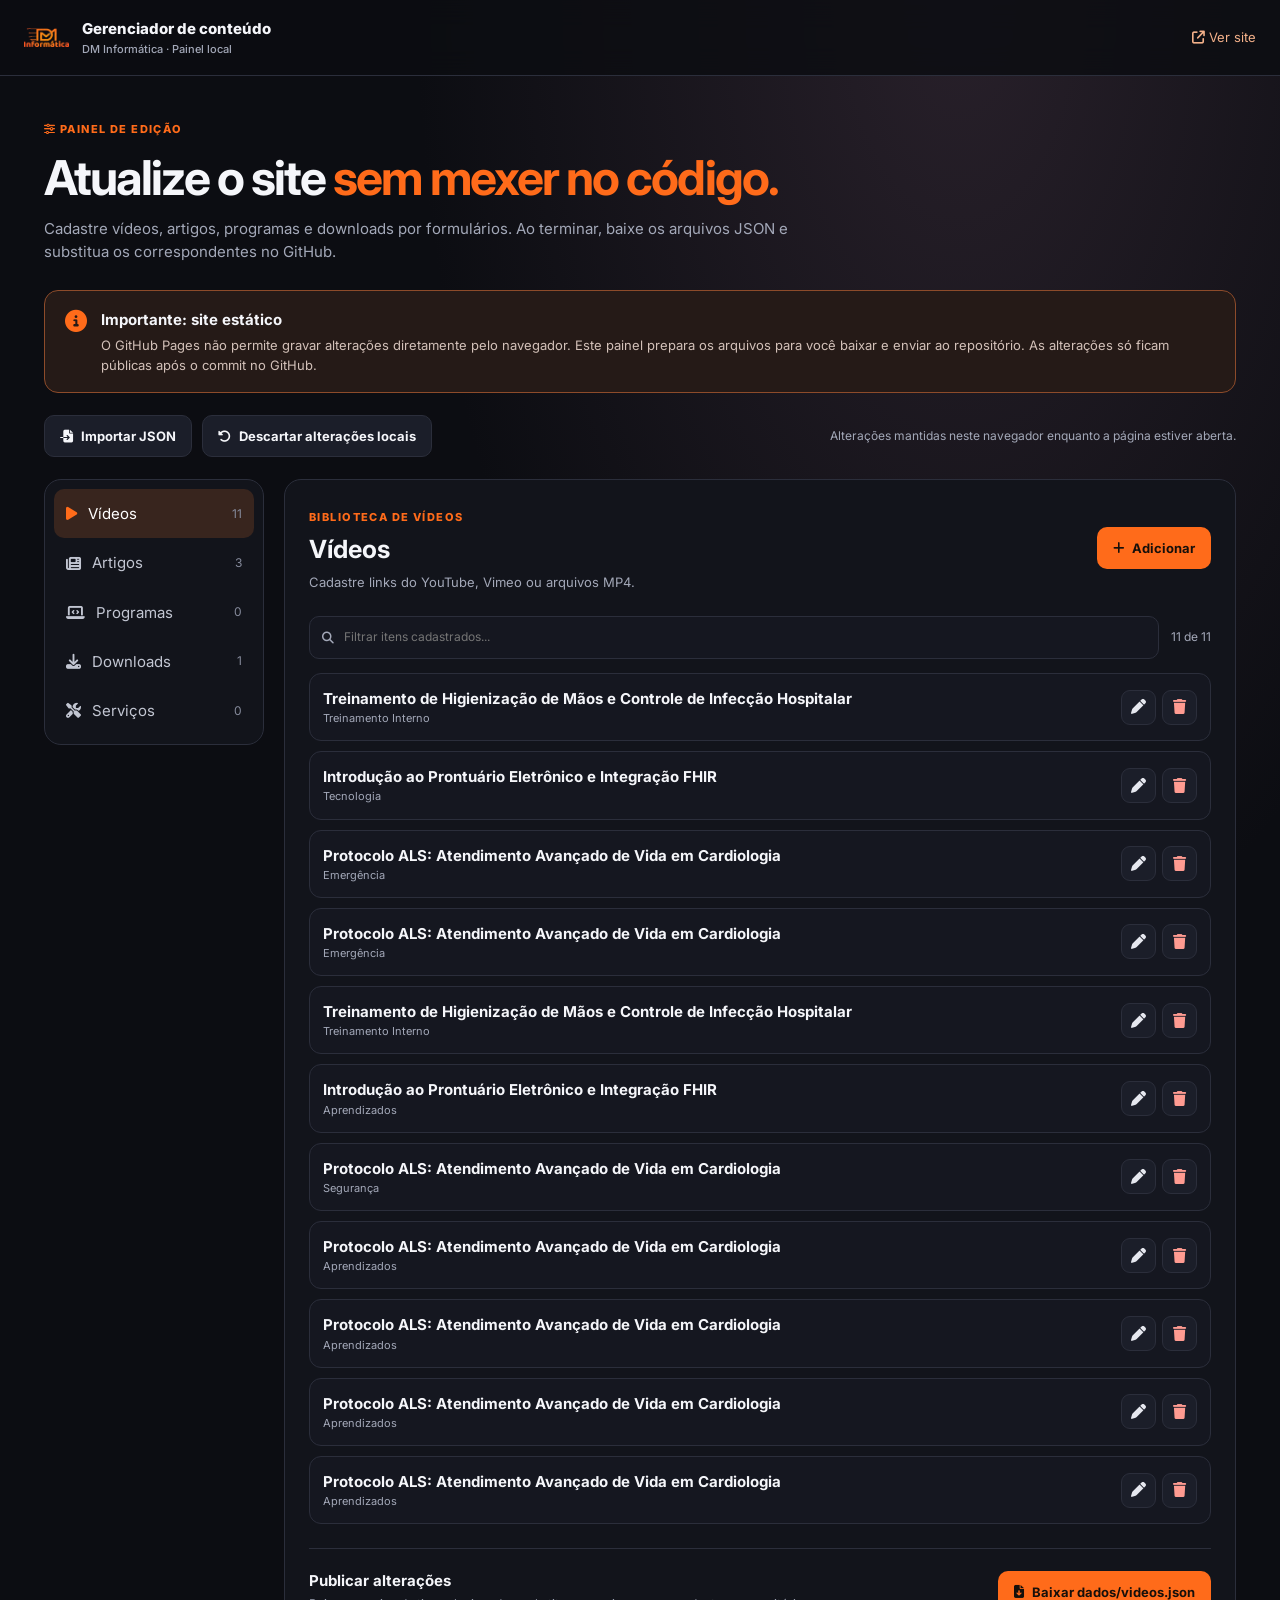
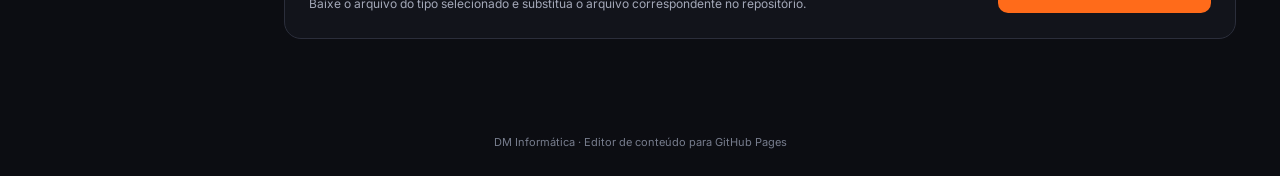
==== admin.html @ 74aa0f9f "Update admin.html" ====
<!doctype html>
<html lang="pt-BR"><head><meta charset="utf-8"><meta name="viewport" content="width=device-width,initial-scale=1"><meta name="theme-color" content="#101116"><title>Gerenciador de Conteúdo | DM Informática</title><link rel="stylesheet" href="https://cdnjs.cloudflare.com/ajax/libs/font-awesome/6.5.1/css/all.min.css"><link rel="stylesheet" href="css/admin.css"></head>
<body><header class="topbar"><a class="brand" href="index.html"><img src="img/logo.png" alt="DM Informática"><span>Gerenciador de conteúdo<small>DM Informática · Painel local</small></span></a><a class="back" href="index.html"><i class="fa-solid fa-arrow-up-right-from-square"></i> Ver site</a></header>
<main class="wrap"><section class="intro"><span class="eyebrow"><i class="fa-solid fa-sliders"></i> PAINEL DE EDIÇÃO</span><h1>Atualize o site <em>sem mexer no código.</em></h1><p>Cadastre vídeos, artigos, programas e downloads por formulários. Ao terminar, baixe os arquivos JSON e substitua os correspondentes no GitHub.</p></section>
<div class="notice"><i class="fa-solid fa-circle-info"></i><div><b>Importante: site estático</b><p>O GitHub Pages não permite gravar alterações diretamente pelo navegador. Este painel prepara os arquivos para você baixar e enviar ao repositório. As alterações só ficam públicas após o commit no GitHub.</p></div></div>
<div class="toolbar"><button id="importBtn" class="btn secondary"><i class="fa-solid fa-file-import"></i> Importar JSON</button><input id="importFile" type="file" accept="application/json,.json" hidden><button id="resetBtn" class="btn secondary"><i class="fa-solid fa-rotate-left"></i> Descartar alterações locais</button><span id="saveStatus" aria-live="polite">Alterações mantidas neste navegador enquanto a página estiver aberta.</span></div>
<div class="layout"><aside class="sidebar" aria-label="Tipos de conteúdo"><button class="tab active" data-type="videos"><i class="fa-solid fa-play"></i> Vídeos <span id="count-videos">0</span></button><button class="tab" data-type="articles"><i class="fa-solid fa-newspaper"></i> Artigos <span id="count-articles">0</span></button><button class="tab" data-type="programs"><i class="fa-solid fa-laptop-code"></i> Programas <span id="count-programs">0</span></button><button class="tab" data-type="downloads"><i class="fa-solid fa-download"></i> Downloads <span id="count-downloads">0</span></button><button class="tab" data-type="services"><i class="fa-solid fa-screwdriver-wrench"></i> Serviços <span id="count-services">0</span></button></aside>
<section class="editor"><div class="editor-head"><div><span class="eyebrow" id="sectionEyebrow">BIBLIOTECA DE VÍDEOS</span><h2 id="sectionTitle">Vídeos</h2><p id="sectionDescription">Cadastre links do YouTube, Vimeo ou arquivos MP4.</p></div><button id="addBtn" class="btn primary"><i class="fa-solid fa-plus"></i> Adicionar</button></div><div class="searchline"><label class="search"><i class="fa-solid fa-magnifying-glass"></i><input id="itemSearch" placeholder="Filtrar itens cadastrados..."></label><span id="itemCount"></span></div><div id="items" class="items"></div><div class="exports"><div><b>Publicar alterações</b><p>Baixe o arquivo do tipo selecionado e substitua o arquivo correspondente no repositório.</p></div><button id="exportBtn" class="btn primary"><i class="fa-solid fa-file-arrow-down"></i> Baixar JSON</button></div></section></div>
</main><dialog id="itemDialog"><form id="itemForm" method="dialog"><div class="dialog-head"><div><span class="eyebrow">DETALHES DO CONTEÚDO</span><h2 id="dialogTitle">Novo item</h2></div><button type="button" id="closeDialog" class="icon-btn" aria-label="Fechar"><i class="fa-solid fa-xmark"></i></button></div><div id="fields" class="fields"></div><div class="dialog-actions"><button type="button" id="cancelBtn" class="btn secondary">Cancelar</button><button type="submit" class="btn primary"><i class="fa-solid fa-check"></i> Salvar item</button></div></form></dialog>
<footer>DM Informática · Editor de conteúdo para GitHub Pages</footer><script src="js/content-admin.js"></script></body></html>
---- css/admin.css ----
@import url('https://fonts.googleapis.com/css2?family=Inter:wght@400;500;600;700;800&display=swap');:root{color-scheme:dark;--bg:#0c0d12;--panel:#151720;--panel2:#1b1e29;--line:#2b2e3b;--text:#f5f6fa;--muted:#a3a8b8;--orange:#ff6b1a;--green:#72d6a0}*{box-sizing:border-box}body{margin:0;background:radial-gradient(ellipse at 75% 0,#28202a 0,transparent 40%),var(--bg);color:var(--text);font:15px/1.55 Inter,system-ui,sans-serif}button,input,textarea,select{font:inherit}.topbar{height:76px;border-bottom:1px solid var(--line);display:flex;align-items:center;justify-content:space-between;padding:0 max(24px,calc((100% - 1240px)/2));background:#0c0d12d9;position:sticky;top:0;z-index:5;backdrop-filter:blur(14px)}.brand{display:flex;align-items:center;gap:13px;color:inherit;text-decoration:none;font-weight:800}.brand img{width:45px;height:45px;object-fit:contain}.brand small{display:block;color:var(--muted);font-size:11px;font-weight:500}.back{color:#f4b18a;text-decoration:none;font-size:13px}.wrap{max-width:1240px;margin:auto;padding:40px 24px 70px}.intro{max-width:780px;margin:0 0 26px}.eyebrow{font-size:11px;font-weight:800;letter-spacing:.13em;color:var(--orange)}h1{font-size:clamp(30px,5vw,48px);line-height:1.12;letter-spacing:-.04em;margin:12px 0}h1 em{color:var(--orange);font-style:normal}.intro p,.editor-head p,.exports p{color:var(--muted);margin:0}.notice{display:flex;gap:14px;padding:17px 20px;border:1px solid #8d4b2a;background:#251a17;border-radius:14px;margin-bottom:22px}.notice>i{font-size:22px;color:var(--orange);margin-top:2px}.notice p{margin:4px 0 0;color:#d3c1b9;font-size:13px}.toolbar{display:flex;gap:10px;align-items:center;flex-wrap:wrap;margin-bottom:22px}.toolbar #saveStatus{font-size:12px;color:var(--muted);margin-left:auto}.btn{border:1px solid transparent;border-radius:10px;padding:10px 15px;font-weight:700;font-size:13px;display:inline-flex;align-items:center;justify-content:center;gap:8px;cursor:pointer;transition:.2s}.btn:hover{transform:translateY(-1px);filter:brightness(1.08)}.primary{background:var(--orange);color:#17100b}.secondary{background:var(--panel2);color:var(--text);border-color:var(--line)}.layout{display:grid;grid-template-columns:220px minmax(0,1fr);gap:20px;align-items:start}.sidebar,.editor{background:#12141b;border:1px solid var(--line);border-radius:17px;overflow:hidden}.sidebar{padding:9px;position:sticky;top:92px}.tab{width:100%;display:flex;align-items:center;gap:11px;border:0;background:transparent;color:#c2c6d2;padding:13px 12px;border-radius:10px;text-align:left;cursor:pointer}.tab span{margin-left:auto;color:#858a9b;font-size:12px}.tab.active{background:#38251e;color:#fff}.tab.active i{color:var(--orange)}.editor{padding:24px}.editor-head{display:flex;justify-content:space-between;gap:18px;align-items:center}.editor-head h2{font-size:25px;margin:3px 0}.editor-head p{font-size:13px}.searchline{display:flex;align-items:center;gap:12px;margin:24px 0 14px;color:var(--muted);font-size:12px}.search{display:flex;align-items:center;gap:10px;border:1px solid var(--line);border-radius:10px;background:var(--panel);padding:0 12px;flex:1}.search input{background:transparent;border:0;outline:0;color:white;width:100%;padding:11px 0}.items{display:grid;gap:10px}.item{display:flex;gap:14px;align-items:center;border:1px solid var(--line);background:var(--panel);border-radius:12px;padding:13px}.item-thumb{width:68px;height:54px;flex-shrink:0;border-radius:8px;object-fit:cover;background:#282b35}.item-info{min-width:0;flex:1}.item-info b{display:block;white-space:nowrap;overflow:hidden;text-overflow:ellipsis}.item-info small{display:block;color:var(--muted);overflow-wrap:anywhere;font-size:11px}.item-actions{display:flex;gap:6px}.icon-btn{width:35px;height:35px;border:1px solid var(--line);background:var(--panel2);color:#e6e8ef;border-radius:9px;cursor:pointer}.icon-btn.delete{color:#ff9b91}.empty{padding:38px 18px;text-align:center;color:var(--muted);border:1px dashed var(--line);border-radius:12px}.empty i{font-size:25px;color:var(--orange);display:block;margin-bottom:10px}.exports{display:flex;justify-content:space-between;gap:20px;align-items:center;margin-top:24px;padding-top:20px;border-top:1px solid var(--line)}.exports p{font-size:12px;margin-top:3px}dialog{width:min(680px,calc(100% - 24px));max-height:90vh;overflow:auto;border:1px solid var(--line);border-radius:17px;background:#151720;color:var(--text);padding:0;box-shadow:0 24px 100px #000b}dialog::backdrop{background:#05060bcc;backdrop-filter:blur(5px)}dialog form{padding:24px}.dialog-head{display:flex;justify-content:space-between;align-items:center;margin-bottom:20px}.dialog-head h2{margin:3px 0;font-size:23px}.fields{display:grid;grid-template-columns:1fr 1fr;gap:15px}.field{display:flex;flex-direction:column;gap:6px}.field.full{grid-column:1/-1}.field label{font-size:12px;color:#c8cbd5;font-weight:700}.field input,.field textarea,.field select{width:100%;border:1px solid #363a49;background:#0d0f15;color:white;border-radius:9px;padding:11px 12px;outline:none}.field input:focus,.field textarea:focus,.field select:focus{border-color:var(--orange)}.field textarea{min-height:86px;resize:vertical}.field .hint{font-size:11px;color:var(--muted)}.dialog-actions{display:flex;justify-content:flex-end;gap:9px;margin-top:22px}footer{text-align:center;padding:25px;color:#777d8d;font-size:11px}@media(max-width:760px){.wrap{padding:27px 14px 45px}.topbar{padding:0 15px}.layout{grid-template-columns:1fr}.sidebar{position:static;display:grid;grid-template-columns:repeat(2,minmax(0,1fr))}.tab{font-size:12px;padding:11px 8px}.editor{padding:17px}.editor-head{align-items:flex-start}.editor-head h2{font-size:21px}.editor-head p{max-width:240px}.editor-head .btn{font-size:0;padding:12px}.editor-head .btn i{font-size:14px}.item{gap:9px;padding:9px}.item-thumb{width:49px;height:45px}.item-actions{flex-direction:column}.exports{align-items:flex-start;flex-direction:column}.toolbar #saveStatus{width:100%;margin-left:0}.fields{grid-template-columns:1fr}.field.full{grid-column:auto}}
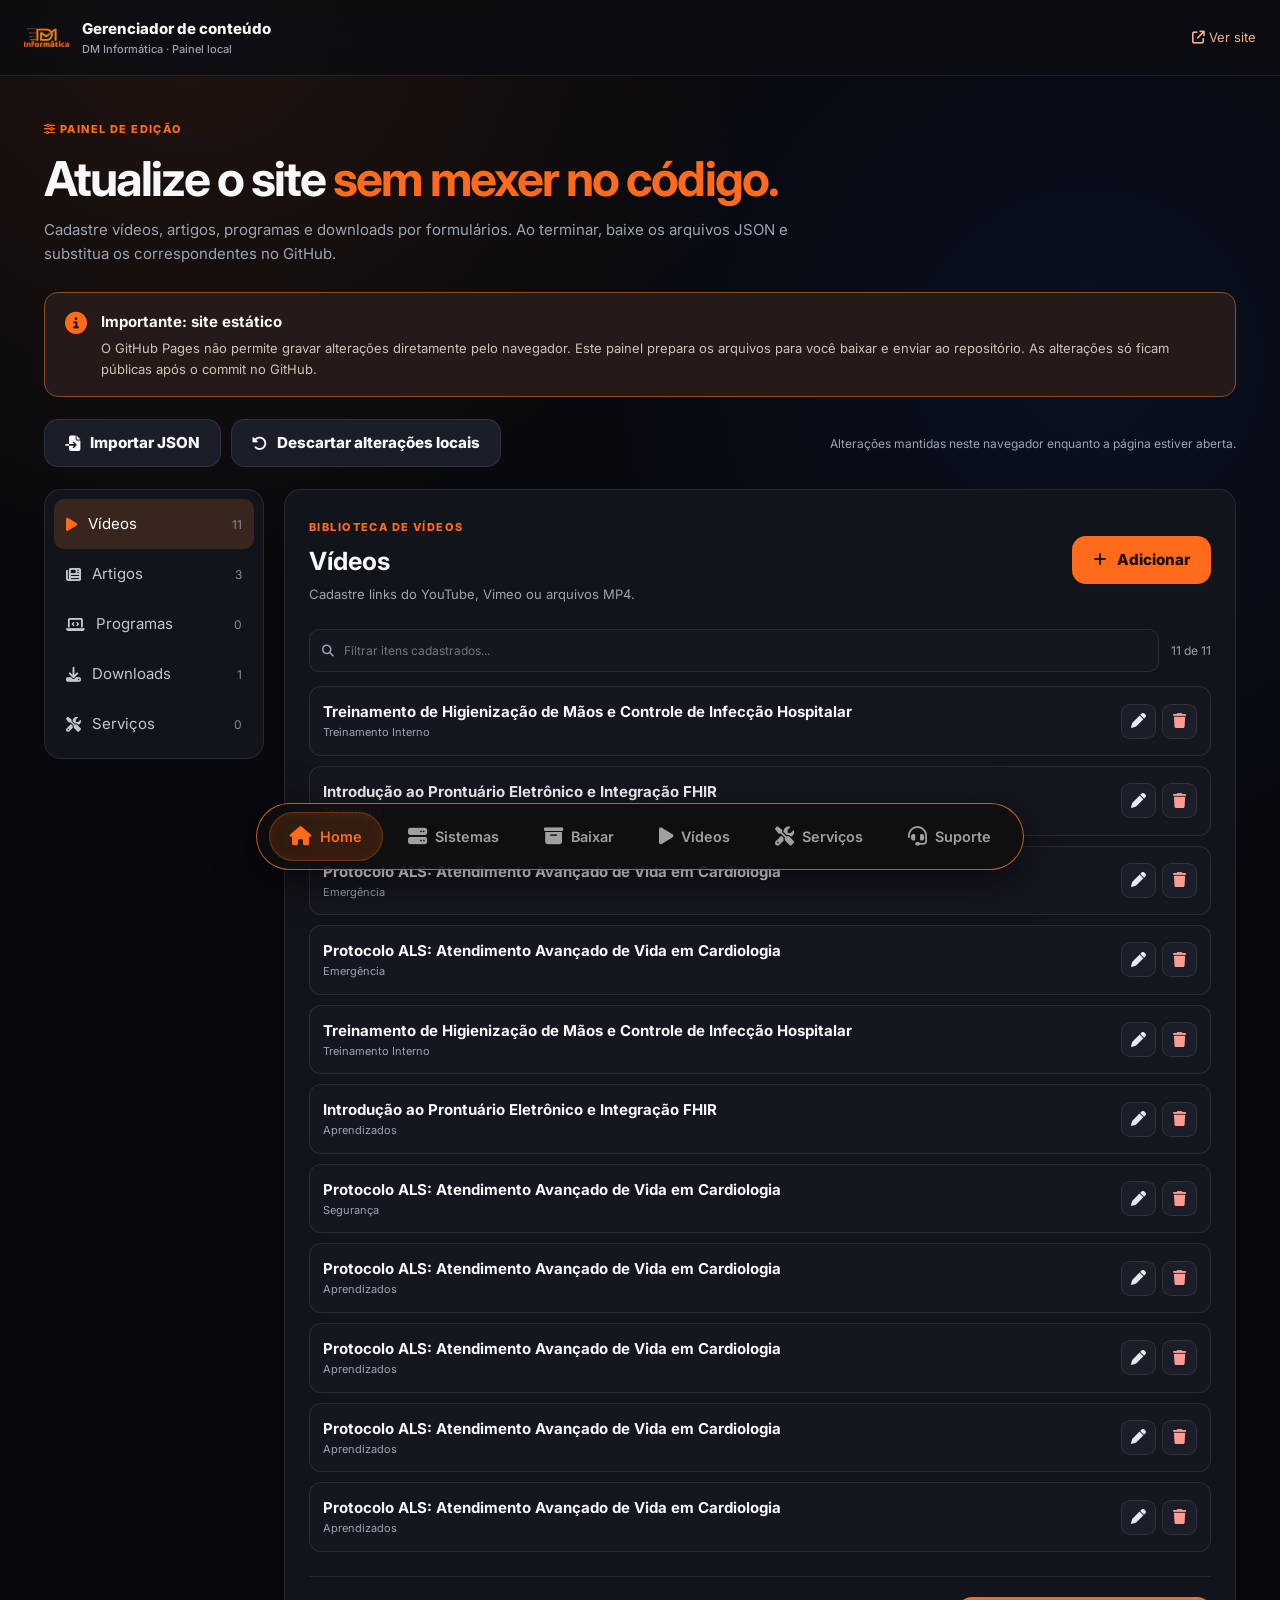
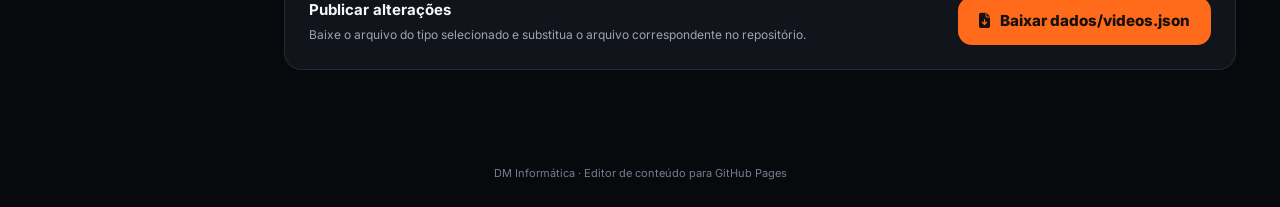
==== commit 0ed23849: "Update admin.html" ====
--- a/admin.html
+++ b/admin.html
@@ -1,6 +1,33 @@
 <!doctype html>
-<html lang="pt-BR"><head><meta charset="utf-8"><meta name="viewport" content="width=device-width,initial-scale=1"><meta name="theme-color" content="#101116"><title>Gerenciador de Conteúdo | DM Informática</title><link rel="stylesheet" href="https://cdnjs.cloudflare.com/ajax/libs/font-awesome/6.5.1/css/all.min.css"><link rel="stylesheet" href="css/admin.css"></head>
-<body><header class="topbar"><a class="brand" href="index.html"><img src="img/logo.png" alt="DM Informática"><span>Gerenciador de conteúdo<small>DM Informática · Painel local</small></span></a><a class="back" href="index.html"><i class="fa-solid fa-arrow-up-right-from-square"></i> Ver site</a></header>
+<html lang="pt-BR"><head><meta charset="utf-8"><meta name="viewport" content="width=device-width,initial-scale=1"><meta name="theme-color" content="#101116"><title>Gerenciador de Conteúdo | DM Informática</title><link rel="stylesheet" href="https://cdnjs.cloudflare.com/ajax/libs/font-awesome/6.5.1/css/all.min.css"><link rel="stylesheet" href="css/admin.css"><link rel="stylesheet" href="css/style.css"></head>
+<body>
+
+    <!-- Canvas de Partículas em Segundo Plano -->
+    <canvas id="particlesCanvas"></canvas>
+
+    <nav class="floating-dock" aria-label="Navegação principal">
+    <a href="index.html" class="dock-item active">
+        <i class="fa-solid fa-house"></i>
+        <span class="dock-text">Home</span>
+    </a>
+    <a href="programas.html" class="dock-item">
+        <i class="fa-solid fa-server"></i>
+        <span class="dock-text">Sistemas</span>
+    </a>
+    <a href="downloads.html" class="dock-item">
+        <i class="fa-solid fa-box-archive"></i>
+        <span class="dock-text">Baixar</span>
+    </a>
+    <a href="videos.html" class="dock-item">
+        <i class="fa-solid fa-play"></i>
+        <span class="dock-text">Vídeos</span>
+    </a>
+    <a href="servicos.html" class="dock-item"><i class="fa-solid fa-screwdriver-wrench"></i><span class="dock-text">Serviços</span></a><a href="contato.html" class="dock-item">
+        <i class="fa-solid fa-headset"></i>
+        <span class="dock-text">Suporte</span>
+    </a>
+</nav>
+<header class="topbar"><a class="brand" href="index.html"><img src="img/logo.png" alt="DM Informática"><span>Gerenciador de conteúdo<small>DM Informática · Painel local</small></span></a><a class="back" href="index.html"><i class="fa-solid fa-arrow-up-right-from-square"></i> Ver site</a></header>
 <main class="wrap"><section class="intro"><span class="eyebrow"><i class="fa-solid fa-sliders"></i> PAINEL DE EDIÇÃO</span><h1>Atualize o site <em>sem mexer no código.</em></h1><p>Cadastre vídeos, artigos, programas e downloads por formulários. Ao terminar, baixe os arquivos JSON e substitua os correspondentes no GitHub.</p></section>
 <div class="notice"><i class="fa-solid fa-circle-info"></i><div><b>Importante: site estático</b><p>O GitHub Pages não permite gravar alterações diretamente pelo navegador. Este painel prepara os arquivos para você baixar e enviar ao repositório. As alterações só ficam públicas após o commit no GitHub.</p></div></div>
 <div class="toolbar"><button id="importBtn" class="btn secondary"><i class="fa-solid fa-file-import"></i> Importar JSON</button><input id="importFile" type="file" accept="application/json,.json" hidden><button id="resetBtn" class="btn secondary"><i class="fa-solid fa-rotate-left"></i> Descartar alterações locais</button><span id="saveStatus" aria-live="polite">Alterações mantidas neste navegador enquanto a página estiver aberta.</span></div>
--- a/css/style.css
+++ b/css/style.css
@@ -0,0 +1,742 @@
+:root {
+    --orange-primary: #ff6b1a;
+    --orange-hover: #ff8c42;
+    --green-primary: #25d366;
+    --green-hover: #128c7e;
+    --orange-glow: rgba(255, 107, 26, 0.4);
+    --bg-dark: #050505;
+    --card-bg: rgba(18, 18, 18, 0.75);
+    --card-border: rgba(255, 255, 255, 0.08);
+    --text-primary: #ffffff;
+    --text-secondary: #a0a0a0;
+    --radius-lg: 20px;
+    --radius-sm: 30px;
+    --transition: all 0.35s cubic-bezier(0.4, 0, 0.2, 1);
+}
+
+* {
+    box-sizing: border-box;
+    margin: 0;
+    padding: 0;
+}
+
+body {
+    background: var(--bg-dark);
+    color: var(--text-primary);
+    font-family: 'Segoe UI', -apple-system, BlinkMacSystemFont, Roboto, sans-serif;
+    min-height: 100vh;
+    overflow-x: hidden;
+}
+
+#particlesCanvas {
+    position: fixed;
+    top: 0;
+    left: 0;
+    width: 100%;
+    height: 100%;
+    z-index: -1;
+}
+
+/* HEADER & LOGO CONTAINER */
+.top-bar {
+    display: flex;
+    justify-content: space-between;
+    align-items: center;
+    padding: 15px 5%;
+    position: sticky;
+    top: 0;
+    z-index: 100;
+}
+
+.logo-wrapper {
+    display: flex;
+    align-items: center;
+    gap: 10px;
+    background: rgba(10, 10, 10, 0.8);
+    padding: 8px 18px;
+    border-radius: var(--radius-sm);
+    border: 1px solid var(--card-border);
+    backdrop-filter: blur(10px);
+}
+
+.logo {
+    height: 35px;
+    width: auto;
+}
+
+.status-dot {
+    width: 8px;
+    height: 8px;
+    background: #00ff88;
+    border-radius: 50%;
+    box-shadow: 0 0 10px #00ff88;
+}
+
+/* CONTAINER DA PÁGINA */
+.page {
+    max-width: 1200px;
+    margin: 0 auto;
+    padding: 40px 20px 80px;
+}
+
+/* HERO SECTION GLASSMORPHISM */
+.hero-glass {
+    background: var(--card-bg);
+    border: 1px solid var(--card-border);
+    backdrop-filter: blur(16px);
+    border-radius: 28px;
+    padding: 60px 40px;
+    text-align: center;
+    margin-bottom: 50px;
+    position: relative;
+    box-shadow: 0 20px 50px rgba(0, 0, 0, 0.5);
+}
+
+.badge-tech {
+    display: inline-flex;
+    align-items: center;
+    gap: 8px;
+    background: rgba(255, 107, 26, 0.12);
+    border: 1px solid rgba(255, 107, 26, 0.3);
+    color: var(--orange-primary);
+    padding: 6px 16px;
+    border-radius: 20px;
+    font-size: 0.85rem;
+    font-weight: 700;
+    margin-bottom: 20px;
+}
+
+.hero-glass fg {
+	color: #FFF;
+    font-size: 3.2rem;
+    font-weight: 800;
+    line-height: 1.2;
+    margin-bottom: 20px;
+    letter-spacing: -1px;
+}
+
+.hero-glass fg span {
+    font-size: 4rem;
+    color: var(--orange-primary);
+    text-shadow: 0 0 25px var(--orange-glow);
+}
+
+.hero-glass p {
+    font-size: 1.15rem;
+    color: var(--text-secondary);
+    max-width: 700px;
+    margin: 0 auto 35px;
+    line-height: 1.6;
+}
+
+.hero-actions {
+    display: flex;
+    justify-content: center;
+    gap: 15px;
+    flex-wrap: wrap;
+}
+
+/* BOTÕES REINVENTADOS */
+.btn {
+    display: inline-flex;
+    align-items: center;
+    gap: 10px;
+    padding: 14px 28px;
+    border-radius: var(--radius-sm);
+    text-decoration: none;
+    font-weight: 700;
+    font-size: 0.95rem;
+    transition: var(--transition);
+}
+
+.btn-primary {
+    background: var(--orange-primary);
+    color: #fff;
+    box-shadow: 0 4px 20px var(--orange-glow);
+}
+
+.btn-primary:hover {
+    background: var(--orange-hover);
+    transform: translateY(-3px);
+    box-shadow: 0 8px 30px var(--orange-glow);
+}
+
+.btn-secondary {
+    background: var(--green-primary);
+    color: var(--text-primary);
+    border: 1px solid var(--card-border);
+}
+
+.btn-secondary:hover {
+    background:  var(--green-hover);
+    transform: translateY(-3px);
+}
+
+/* GRID DE CARDS INTERATIVOS */
+.cards-grid {
+    display: grid;
+    grid-template-columns: repeat(auto-fit, minmax(250px, 1fr));
+    gap: 20px;
+}
+
+.card-item {
+    background: var(--card-bg);
+    border: 1px solid var(--card-border);
+    backdrop-filter: blur(12px);
+    border-radius: var(--radius-lg);
+    padding: 30px 25px;
+    text-decoration: none;
+    color: var(--text-primary);
+    transition: var(--transition);
+    display: flex;
+    flex-direction: column;
+}
+
+.card-item:hover {
+    border-color: var(--orange-primary);
+    transform: translateY(-8px);
+    box-shadow: 0 12px 30px var(--orange-glow);
+}
+
+.card-header {
+    display: flex;
+    justify-content: space-between;
+    align-items: center;
+    margin-bottom: 20px;
+}
+
+.card-icon-glow {
+    font-size: 1.8rem;
+    color: var(--orange-primary);
+    background: rgba(255, 107, 26, 0.1);
+    width: 50px;
+    height: 50px;
+    display: flex;
+    align-items: center;
+    justify-content: center;
+    border-radius: 14px;
+    border: 1px solid rgba(255, 107, 26, 0.2);
+}
+
+.card-item h3 {
+    font-size: 1.2rem;
+    font-weight: 700;
+    margin-bottom: 8px;
+}
+
+.card-item p {
+    font-size: 0.88rem;
+    color: var(--text-secondary);
+    line-height: 1.5;
+}
+
+/* BADGES DE TELEMETRIA NOS CARDS */
+.pulse-green {
+    font-size: 0.7rem;
+    font-weight: 800;
+    color: #00ff88;
+    background: rgba(0, 255, 136, 0.1);
+    padding: 4px 10px;
+    border-radius: 12px;
+    border: 1px solid rgba(0, 255, 136, 0.3);
+}
+
+.pulse-orange {
+    font-size: 0.7rem;
+    font-weight: 800;
+    color: var(--orange-primary);
+    background: rgba(255, 107, 26, 0.1);
+    padding: 4px 10px;
+    border-radius: 12px;
+    border: 1px solid rgba(255, 107, 26, 0.3);
+}
+
+.tag-version, .tag-counter {
+    font-size: 0.75rem;
+    color: var(--text-secondary);
+    background: rgba(255, 255, 255, 0.05);
+    padding: 4px 8px;
+    border-radius: 8px;
+}
+
+/* ==========================================================================
+   WHATSAPP FLOATING ACTION BUTTON (FAB)
+   ========================================================================== */
+.whatsapp-fab {
+    position: fixed;
+    bottom: 30px;
+    right: 30px;
+    background-color: #25d366;
+    color: #ffffff;
+    width: 60px;
+    height: 60px;
+    border-radius: 50%;
+    display: flex;
+    align-items: center;
+    justify-content: center;
+    font-size: 2rem;
+    box-shadow: 0 4px 15px rgba(37, 211, 102, 0.4);
+    z-index: 1000;
+    transition: all 0.3s ease;
+    text-decoration: none;
+    animation: pulse-whatsapp 2s infinite;
+}
+
+.whatsapp-fab:hover {
+    background-color: #128c7e;
+    transform: translateY(-5px) scale(1.05);
+    box-shadow: 0 8px 25px rgba(37, 211, 102, 0.6);
+}
+
+@keyframes pulse-whatsapp {
+    0% { box-shadow: 0 0 0 0 rgba(37, 211, 102, 0.7); }
+    70% { box-shadow: 0 0 0 15px rgba(37, 211, 102, 0); }
+    100% { box-shadow: 0 0 0 0 rgba(37, 211, 102, 0); }
+}
+
+/* Ajuste Mobile */
+@media (max-width: 768px) {
+    .whatsapp-fab {
+        bottom: 20px;
+        right: 20px;
+        width: 50px;
+        height: 50px;
+        font-size: 1.6rem;
+    }
+}
+
+/* LOGO ISOLADA */
+.brand-corner {
+    position: absolute;
+    top: 20px;
+    left: 30px;
+    display: flex;
+    align-items: center;
+    gap: 12px;
+    z-index: 100;
+}
+.brand-corner .logo { height: 40px; }
+
+/* FLOATING DOCK (CÁPSULA) */
+.floating-dock {
+    position: fixed;
+    bottom: 30px;
+    left: 50%;
+    transform: translateX(-50%);
+    background: rgba(15, 15, 15, 0.85);
+    backdrop-filter: blur(20px);
+    -webkit-backdrop-filter: blur(20px);
+    border: 1px solid rgba(246, 113, 40, 0.8);
+    border-radius: 50px;
+    display: flex;
+    align-items: center;
+    padding: 8px 12px;
+    gap: 5px;
+    z-index: 999;
+    box-shadow: 0 10px 40px rgba(0, 0, 0, 0.6);
+}
+
+.dock-item {
+    display: flex;
+    align-items: center;
+    gap: 8px;
+    color: #a0a0a0;
+    text-decoration: none;
+    padding: 12px 20px;
+    border-radius: 30px;
+    font-weight: 600;
+    font-size: 0.9rem;
+    transition: all 0.3s cubic-bezier(0.4, 0, 0.2, 1);
+}
+
+.dock-item i {
+    font-size: 1.2rem;
+}
+
+.dock-item:hover {
+    color: #ffffff;
+    background: rgba(246, 113, 40, 0.5);
+}
+
+.dock-item.active {
+    background: rgba(255, 107, 26, 0.15);
+    color: var(--orange-primary, #ff6b1a);
+    box-shadow: inset 0 0 10px rgba(255, 107, 26, 0.1);
+    border: 1px solid rgba(255, 107, 26, 0.3);
+}
+
+/* SEÇÕES DA HOME */
+.section-container {
+    margin-top: 50px;
+}
+
+.section-header {
+    display: flex;
+    justify-content: space-between;
+    align-items: center;
+    margin-bottom: 25px;
+}
+
+.section-header h2 {
+    font-size: 1.8rem;
+    font-weight: 800;
+}
+
+.section-header h2 span {
+    color: var(--orange-primary, #ff6b1a);
+}
+
+.link-more {
+    color: var(--text-secondary, #a0a0a0);
+    text-decoration: none;
+    font-weight: 600;
+    font-size: 0.9rem;
+    transition: color 0.3s;
+}
+
+.link-more:hover {
+    color: var(--orange-primary, #ff6b1a);
+}
+
+/* GRID DE VÍDEOS EM DESTAQUE NA HOME */
+.featured-videos-grid {
+    display: grid;
+    grid-template-columns: repeat(auto-fit, minmax(300px, 1fr));
+    gap: 20px;
+}
+
+/* GRID DE ARTIGOS */
+.articles-grid {
+    display: grid;
+    grid-template-columns: repeat(auto-fit, minmax(320px, 1fr));
+    gap: 25px;
+}
+
+.article-card {
+    background: var(--card-bg, rgba(18, 18, 18, 0.75));
+    border: 1px solid var(--card-border, rgba(255, 255, 255, 0.08));
+    backdrop-filter: blur(12px);
+    border-radius: var(--radius-lg, 20px);
+    overflow: hidden;
+    transition: var(--transition, all 0.35s ease);
+    display: flex;
+    flex-direction: column;
+}
+
+.article-card:hover {
+    border-color: var(--orange-primary, #ff6b1a);
+    transform: translateY(-5px);
+    box-shadow: 0 10px 25px rgba(255, 107, 26, 0.25);
+}
+
+.article-img-wrapper {
+    position: relative;
+    width: 100%;
+    height: 180px;
+    overflow: hidden;
+}
+
+.article-img-wrapper img {
+    width: 100%;
+    height: 100%;
+    object-fit: cover;
+    transition: transform 0.5s ease;
+}
+
+.article-card:hover .article-img-wrapper img {
+    transform: scale(1.05);
+}
+
+.article-tag {
+    position: absolute;
+    top: 15px;
+    left: 15px;
+    background: rgba(10, 10, 10, 0.85);
+    color: var(--orange-primary, #ff6b1a);
+    border: 1px solid rgba(255, 107, 26, 0.4);
+    padding: 4px 12px;
+    border-radius: 12px;
+    font-size: 0.75rem;
+    font-weight: 700;
+    backdrop-filter: blur(8px);
+}
+
+.article-content {
+    padding: 22px;
+    display: flex;
+    flex-direction: column;
+    flex-grow: 1;
+}
+
+.article-date {
+    font-size: 0.8rem;
+    color: #777;
+    margin-bottom: 8px;
+}
+
+.article-content h3 {
+    font-size: 1.15rem;
+    font-weight: 700;
+    margin-bottom: 10px;
+    line-height: 1.4;
+}
+
+.article-content p {
+    font-size: 0.88rem;
+    color: var(--text-secondary, #a0a0a0);
+    line-height: 1.5;
+    margin-bottom: 20px;
+}
+
+.btn-read {
+    margin-top: auto;
+    color: var(--orange-primary, #ff6b1a);
+    text-decoration: none;
+    font-weight: 700;
+    font-size: 0.9rem;
+    display: flex;
+    align-items: center;
+    gap: 6px;
+}
+
+.btn-read:hover {
+    gap: 10px;
+}
+
+/* ==========================================================================
+   ISOLAMENTO MOBILE & ESTILIZAÇÃO DO BOTÃO "ASSISTIR AGORA"
+   ========================================================================== */
+
+/* PREVENÇÃO GLOBAL DE ESTOURO DA VIEWPORT NO MOBILE */
+html, body {
+    max-width: 100vw;
+    overflow-x: hidden;
+}
+
+/* SEÇÃO DE DESTAQUES (AJUSTE DE ESPAÇAMENTO INFERIOR) */
+.section-container {
+    margin-top: 40px;
+    width: 100%;
+    box-sizing: border-box;
+}
+
+/* GRID REORGANIZADO PARA NÃO QUEBRAR O MOBILE */
+.featured-videos-grid {
+    display: grid;
+    grid-template-columns: repeat(auto-fit, minmax(280px, 1fr));
+    gap: 20px;
+    width: 100%;
+    box-sizing: border-box;
+}
+
+/* CARD DE VÍDEO COMPACTO E RESPONSIVO */
+.featured-videos-grid .video-card {
+    background: rgba(18, 18, 18, 0.75);
+    border: 1px solid rgba(255, 255, 255, 0.08);
+    backdrop-filter: blur(12px);
+    border-radius: 20px;
+    overflow: hidden;
+    display: flex;
+    flex-direction: column;
+    transition: transform 0.3s ease, border-color 0.3s ease;
+}
+
+.featured-videos-grid .video-thumb-wrapper {
+    position: relative;
+    width: 100%;
+    aspect-ratio: 16 / 9; /* Mantém a proporção exata sem distorcer no celular */
+    background: #000000;
+    overflow: hidden;
+}
+
+.featured-videos-grid .video-thumb-wrapper img {
+    width: 100%;
+    height: 100%;
+    object-fit: cover;
+}
+
+/* ESTILIZAÇÃO DO BOTÃO "ASSISTIR AGORA" (GLOW HIGH-TECH) */
+.btn-watch-glow {
+    display: inline-flex;
+    align-items: center;
+    justify-content: center;
+    gap: 10px;
+    width: 100%;
+    min-height: 46px; /* Tamanho mínimo de toque ergonômico */
+    padding: 12px 20px;
+    background: linear-gradient(135deg, #ff6b1a 0%, #ff8c42 100%);
+    color: #ffffff !important;
+    font-weight: 700;
+    font-size: 0.92rem;
+    text-decoration: none;
+    border-radius: 25px;
+    border: none;
+    box-shadow: 0 4px 15px rgba(255, 107, 26, 0.35);
+    transition: all 0.3s cubic-bezier(0.4, 0, 0.2, 1);
+    box-sizing: border-box;
+    cursor: pointer;
+}
+
+.btn-watch-glow i {
+    font-size: 0.85rem;
+    transition: transform 0.3s ease;
+}
+
+.btn-watch-glow:hover {
+    background: linear-gradient(135deg, #ff8c42 0%, #ff6b1a 100%);
+    box-shadow: 0 6px 22px rgba(255, 107, 26, 0.6);
+    transform: translateY(-2px);
+}
+
+.btn-watch-glow:hover i {
+    transform: translateX(4px);
+}
+
+/* REGRAS CRÍTICAS PARA DISPOSITIVOS MÓVEIS (Telas <= 768px) */
+@media (max-width: 768px) {
+    .section-container {
+        padding-bottom: 110px; /* Garante que o último card não fique atrás da dock flutuante */
+    }
+
+    .featured-videos-grid {
+        grid-template-columns: 1fr; /* Força 1 coluna perfeita no celular */
+        gap: 16px;
+    }
+
+    .featured-videos-grid .video-info {
+        padding: 16px;
+    }
+
+    .featured-videos-grid .video-info h3 {
+        font-size: 1rem;
+        line-height: 1.3;
+        margin-bottom: 12px;
+    }
+
+    .btn-watch-glow {
+        min-height: 48px; /* Facilita o clique do polegar no celular */
+        font-size: 0.95rem;
+    }
+}
+
+/* RESPONSIVO MOBILE - Esconde o texto e deixa só ícones */
+@media (max-width: 768px) {
+    .dock-text { display: none; }
+    .dock-item { padding: 12px 18px; }
+    .floating-dock { bottom: 15px; width: 90%; justify-content: space-around; }
+}
+
+
+
+
+/* RESPONSIVIDADE MOBILE */
+@media (max-width: 768px) {
+    .top-bar {
+        flex-direction: column;
+        gap: 15px;
+    }
+
+    .hero-glass {
+        padding: 40px 20px;
+    }
+
+    .hero-glass h1 {
+        font-size: 2.2rem;
+    }
+
+    .cards-grid {
+        grid-template-columns: 1fr;
+    }
+}
+
+
+
+/* DM Informática — UI moderna 2026 */
+:root{
+  --orange:#ff6b1a; --orange-2:#ff9a5a; --green:#25d366;
+  --bg:#07090d; --surface:rgba(17,21,29,.78); --surface-2:#10151d;
+  --line:rgba(255,255,255,.09); --text:#f7f8fa; --muted:#9aa4b2;
+  --shadow:0 24px 70px rgba(0,0,0,.42); --radius:24px;
+  --ease:cubic-bezier(.2,.8,.2,1);
+}
+*{box-sizing:border-box;margin:0;padding:0}
+html{scroll-behavior:smooth}
+body{
+  min-height:100vh;background:
+  radial-gradient(circle at 15% 0%,rgba(255,107,26,.11),transparent 28%),
+  radial-gradient(circle at 85% 20%,rgba(41,98,255,.08),transparent 30%),var(--bg);
+  color:var(--text);font-family:Inter,ui-sans-serif,system-ui,-apple-system,"Segoe UI",sans-serif;
+  line-height:1.6;overflow-x:hidden;
+}
+body::before{content:"";position:fixed;inset:0;pointer-events:none;opacity:.35;
+ background-image:linear-gradient(rgba(255,255,255,.025) 1px,transparent 1px),linear-gradient(90deg,rgba(255,255,255,.025) 1px,transparent 1px);
+ background-size:48px 48px;mask-image:linear-gradient(to bottom,#000,transparent 75%);z-index:-1}
+a{color:inherit;text-decoration:none}
+button,input,select{font:inherit}
+button{cursor:pointer}
+::selection{background:rgba(255,107,26,.35)}
+#particlesCanvas{position:fixed;inset:0;width:100%;height:100%;z-index:-1;pointer-events:none;opacity:.42}
+.brand-corner{position:fixed;top:22px;left:24px;z-index:1001;display:flex;align-items:center;gap:9px}
+.brand-corner .logo{width:118px;height:auto;filter:drop-shadow(0 0 16px rgba(255,107,26,.16))}
+.status-dot{width:9px;height:9px;border-radius:50%;background:#39e58c;box-shadow:0 0 15px #39e58c}
+.page{width:min(1180px,calc(100% - 32px));margin:0 auto;padding:120px 0 110px}
+.hero-glass,.video-hero-glass,.speedtest-glass-card{
+  position:relative;overflow:hidden;border:1px solid var(--line);border-radius:32px;
+  background:linear-gradient(145deg,rgba(22,27,36,.9),rgba(9,12,17,.7));
+  box-shadow:var(--shadow);backdrop-filter:blur(18px);-webkit-backdrop-filter:blur(18px)
+}
+.hero-glass{padding:76px clamp(24px,7vw,80px);text-align:left}
+.hero-glass::after,.video-hero-glass::after{content:"";position:absolute;width:320px;height:320px;border-radius:50%;
+ background:radial-gradient(circle,rgba(255,107,26,.22),transparent 68%);right:-100px;top:-140px;pointer-events:none}
+.badge-tech{display:inline-flex;align-items:center;gap:8px;padding:8px 13px;border-radius:999px;
+ background:rgba(255,107,26,.1);border:1px solid rgba(255,107,26,.28);color:#ffb084;font-size:.76rem;font-weight:800;letter-spacing:.04em;text-transform:uppercase}
+.hero-glass h1,.video-hero-glass h1{font-size:clamp(2.5rem,6vw,5rem);line-height:1.02;letter-spacing:-.055em;margin:18px 0}
+.hero-glass h1 span,.video-hero-glass h1 span,.section-header h2 span{color:var(--orange)}
+.hero-glass>p{max-width:700px;color:var(--muted);font-size:1.08rem}
+.hero-actions{display:flex;gap:12px;flex-wrap:wrap;margin-top:30px}
+.btn{min-height:48px;display:inline-flex;align-items:center;justify-content:center;gap:10px;padding:0 20px;border-radius:14px;font-weight:800;transition:transform .25s var(--ease),box-shadow .25s}
+.btn:hover{transform:translateY(-3px)}
+.btn-primary{background:var(--orange);box-shadow:0 12px 30px rgba(255,107,26,.22)}
+/*.btn-secondary{background:rgba(255,255,255,.05);border:1px solid var(--line)}*/
+.cards-grid{display:grid;grid-template-columns:repeat(4,1fr);gap:14px;margin:18px 0 42px}
+.card-item{padding:22px;border:1px solid var(--line);background:var(--surface);border-radius:20px;backdrop-filter:blur(14px);
+ transition:transform .3s var(--ease),border-color .3s,box-shadow .3s;min-height:180px}
+.card-item:hover{transform:translateY(-7px);border-color:rgba(255,107,26,.45);box-shadow:0 18px 45px rgba(0,0,0,.28)}
+.card-header{display:flex;justify-content:space-between;align-items:center;margin-bottom:22px}
+.card-icon-glow{width:44px;height:44px;display:grid;place-items:center;border-radius:14px;color:var(--orange);
+ background:rgba(255,107,26,.1);font-size:1.1rem}
+.card-item h3{font-size:1.05rem;margin-bottom:7px}.card-item p{color:var(--muted);font-size:.86rem}
+.pulse-green,.pulse-orange,.tag-version,.tag-counter{font-size:.68rem;font-weight:900;padding:5px 9px;border-radius:999px}
+.pulse-green{color:#52e7a0;background:rgba(37,211,102,.09)}.pulse-orange{color:#ffab7b;background:rgba(255,107,26,.1)}
+.tag-version,.tag-counter{color:#aeb8c7;background:rgba(255,255,255,.05)}
+.section-container{margin-top:34px}.section-header{display:flex;align-items:end;justify-content:space-between;gap:20px;margin-bottom:18px}
+.section-header h2{font-size:1.55rem;letter-spacing:-.025em}.section-header h2 i{color:var(--orange);margin-right:8px}
+.link-more{font-size:.85rem;color:#ffab7b;font-weight:800}.featured-videos-grid,.articles-grid{display:grid;grid-template-columns:repeat(3,1fr);gap:18px}
+.video-card,.article-card{overflow:hidden;border:1px solid var(--line);border-radius:20px;background:var(--surface);transition:transform .3s var(--ease),border-color .3s;display:flex;flex-direction:column}
+.video-card:hover,.article-card:hover{transform:translateY(-6px);border-color:rgba(255,107,26,.38)}
+.video-thumb-wrapper,.article-img-wrapper{position:relative;aspect-ratio:16/9;overflow:hidden;background:#090b0f}
+.video-thumb-wrapper img,.article-img-wrapper img{width:100%;height:100%;object-fit:cover;transition:transform .5s var(--ease)}
+.video-card:hover img,.article-card:hover img{transform:scale(1.05)}
+.play-overlay{position:absolute;inset:0;display:grid;place-items:center;background:rgba(0,0,0,.34);opacity:0;transition:.25s}
+.video-card:hover .play-overlay{opacity:1}.play-overlay i{font-size:2.8rem;color:white;filter:drop-shadow(0 0 15px rgba(255,107,26,.7))}
+.video-info,.article-content{padding:18px}.video-category,.article-tag{display:inline-flex;width:max-content;padding:4px 9px;border-radius:999px;color:#ffb084;background:rgba(255,107,26,.1);font-size:.66rem;font-weight:900;text-transform:uppercase}
+.video-info h3,.article-content h3{font-size:1rem;line-height:1.4;margin:10px 0}.article-content p{font-size:.85rem;color:var(--muted);display:-webkit-box;-webkit-line-clamp:3;-webkit-box-orient:vertical;overflow:hidden}.article-date{font-size:.72rem;color:#717b89}
+.btn-watch{border:0;background:var(--orange);color:white;border-radius:12px;min-height:42px;padding:0 15px;font-weight:800;margin-top:14px;width:100%;transition:.25s}.btn-watch:hover{box-shadow:0 10px 25px rgba(255,107,26,.25);filter:brightness(1.08)}
+.whatsapp-fab{position:fixed;right:24px;bottom:24px;width:56px;height:56px;border-radius:50%;display:grid;place-items:center;background:var(--green);color:#06130b;font-size:1.45rem;z-index:1000;box-shadow:0 14px 35px rgba(37,211,102,.25);transition:.25s}.whatsapp-fab:hover{transform:translateY(-5px) scale(1.04)}
+.page-title{margin-bottom:28px}.page-title h1{font-size:clamp(2rem,5vw,3.5rem);letter-spacing:-.045em}.page-title p{color:var(--muted);margin-top:8px}
+.catalog-toolbar{display:flex;gap:12px;flex-wrap:wrap;margin-bottom:22px}.search-field,.select-field{flex:1;min-width:220px;position:relative}
+.search-field i{position:absolute;left:16px;top:50%;transform:translateY(-50%);color:var(--orange)}
+.search-field input,.select-field select{width:100%;height:50px;border:1px solid var(--line);border-radius:14px;background:var(--surface);color:var(--text);outline:none;padding:0 16px}.search-field input{padding-left:44px}.search-field input:focus,.select-field select:focus{border-color:rgba(255,107,26,.65);box-shadow:0 0 0 4px rgba(255,107,26,.08)}
+.empty-state{padding:40px;text-align:center;color:var(--muted);border:1px dashed var(--line);border-radius:18px;grid-column:1/-1}
+.toast{position:fixed;left:50%;bottom:25px;transform:translate(-50%,20px);padding:12px 17px;border:1px solid var(--line);background:#141922;color:#fff;border-radius:12px;opacity:0;pointer-events:none;transition:.3s;z-index:2000}.toast.show{opacity:1;transform:translate(-50%,0)}
+.back-top{position:fixed;right:24px;bottom:92px;width:42px;height:42px;border-radius:50%;border:1px solid var(--line);background:rgba(17,21,29,.85);color:#fff;display:grid;place-items:center;opacity:0;pointer-events:none;transition:.25s;z-index:999}.back-top.visible{opacity:1;pointer-events:auto}
+.reveal{opacity:0;transform:translateY(22px);transition:opacity .65s var(--ease),transform .65s var(--ease)}.reveal.in-view{opacity:1;transform:none}
+@media(max-width:900px){.cards-grid{grid-template-columns:repeat(2,1fr)}.featured-videos-grid,.articles-grid{grid-template-columns:repeat(2,1fr)}}
+@media(max-width:640px){.brand-corner{top:14px;left:14px}.brand-corner .logo{width:92px}.page{width:min(100% - 20px,1180px);padding-top:92px}.hero-glass{padding:45px 22px;border-radius:24px}.hero-glass h1,.video-hero-glass h1{font-size:2.45rem}.cards-grid,.featured-videos-grid,.articles-grid{grid-template-columns:1fr}.section-header{align-items:start;flex-direction:column}.whatsapp-fab{right:16px;bottom:16px}.back-top{right:16px;bottom:84px}.desktop-only-showcase{display:none!important}}
+@media(prefers-reduced-motion:reduce){*,*::before,*::after{scroll-behavior:auto!important;animation-duration:.01ms!important;transition-duration:.01ms!important}}
+
+.catalog-grid{display:grid;grid-template-columns:repeat(3,1fr);gap:16px}.catalog-grid .card-item{min-height:210px}
+@media(max-width:900px){.catalog-grid{grid-template-columns:repeat(2,1fr)}}@media(max-width:640px){.catalog-grid{grid-template-columns:1fr}}
+
+.site-footer{width:min(1180px,calc(100% - 32px));margin:-65px auto 100px;padding:22px 0;border-top:1px solid var(--line);display:flex;justify-content:space-between;gap:15px;color:#697381;font-size:.75rem}.site-footer strong{color:#aab3bf}@media(max-width:600px){.site-footer{flex-direction:column;text-align:center}}
+
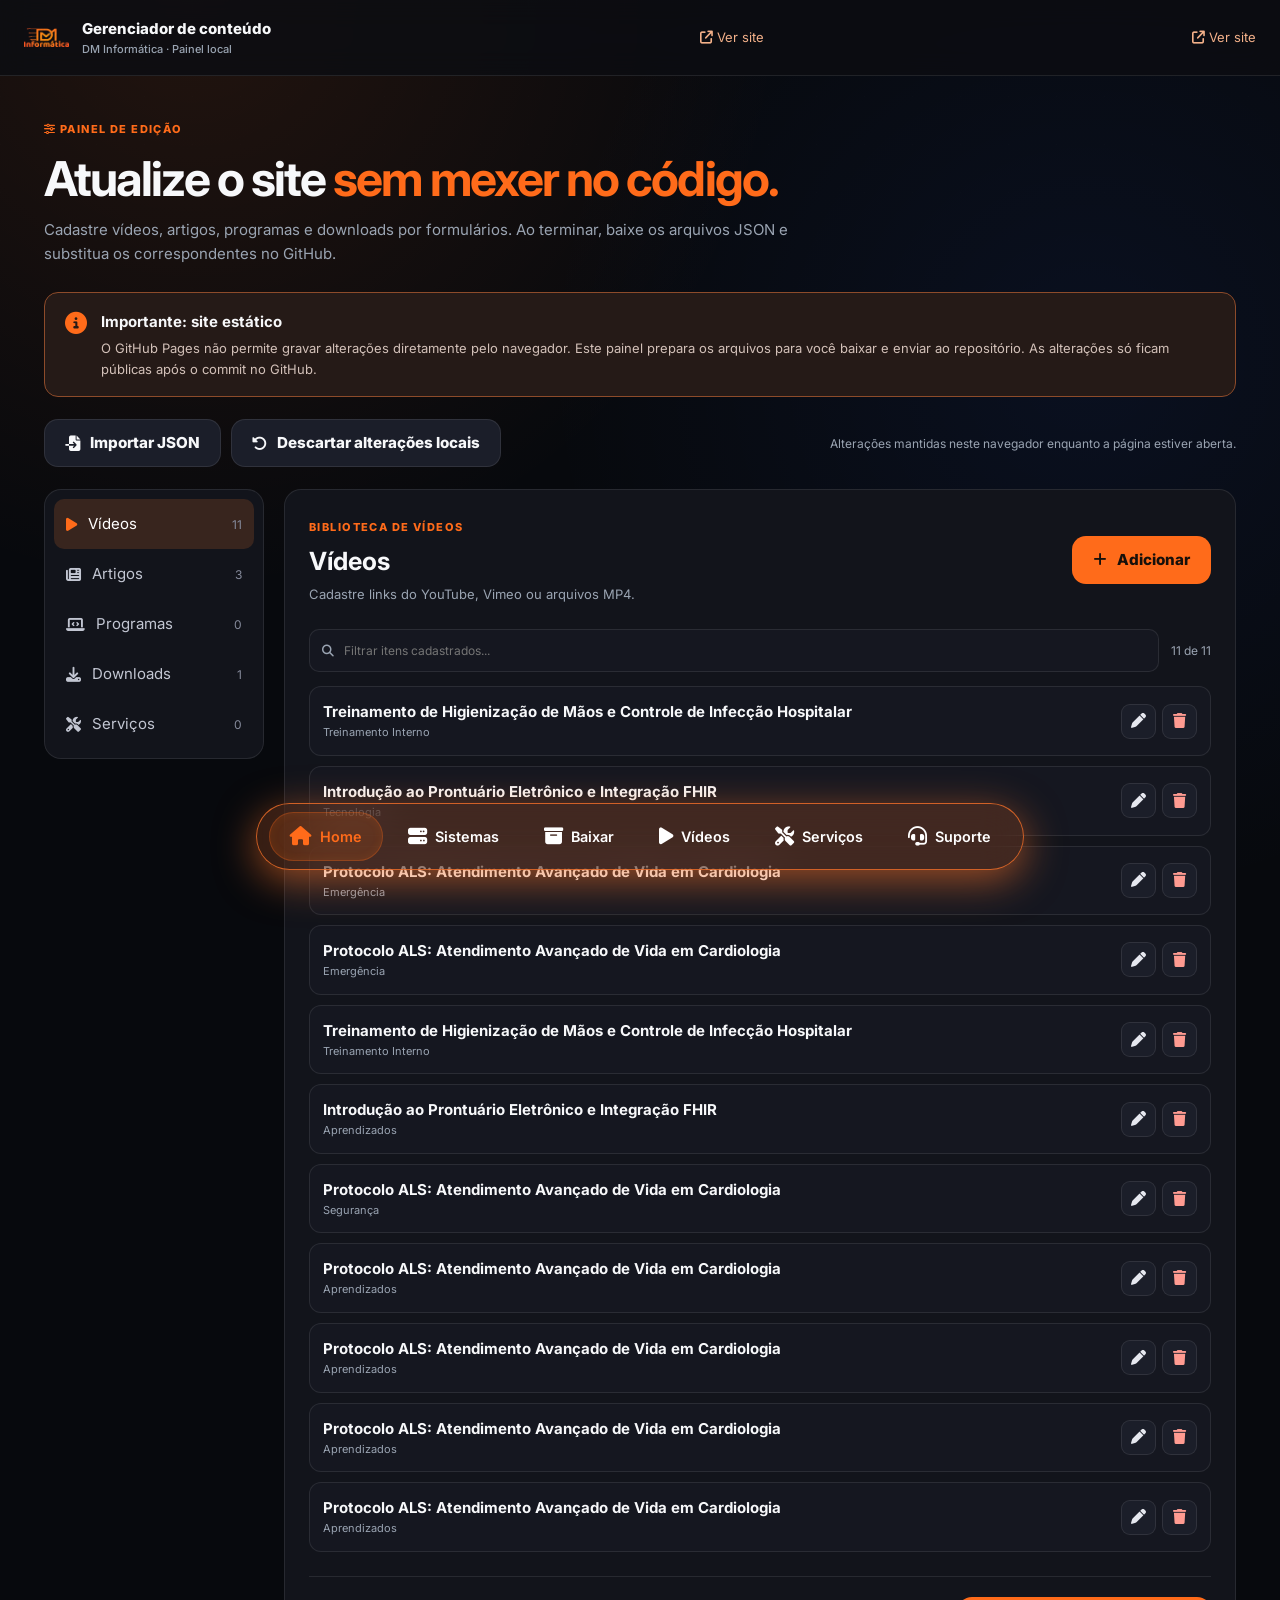
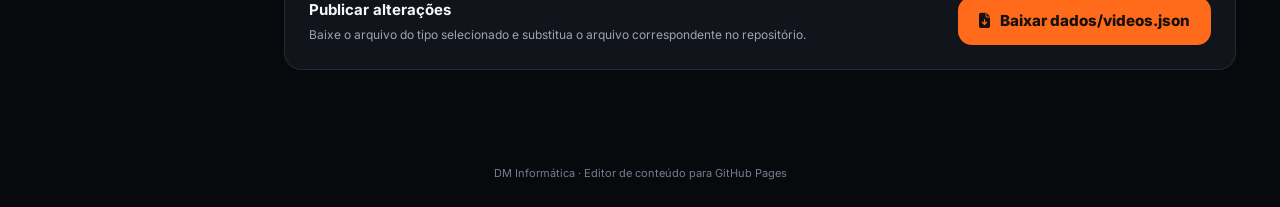
==== commit c1d5e509: "Atualizar o admin.html" ====
--- a/admin.html
+++ b/admin.html
@@ -27,7 +27,11 @@
         <span class="dock-text">Suporte</span>
     </a>
 </nav>
-<header class="topbar"><a class="brand" href="index.html"><img src="img/logo.png" alt="DM Informática"><span>Gerenciador de conteúdo<small>DM Informática · Painel local</small></span></a><a class="back" href="index.html"><i class="fa-solid fa-arrow-up-right-from-square"></i> Ver site</a></header>
+<header class="topbar"><a class="brand" href="index.html"><img src="img/logo.png" alt="DM Informática"><span>Gerenciador de conteúdo<small>DM Informática · Painel local</small></span></a><a class="back" href="index.html"><i class="fa-solid fa-arrow-up-right-from-square"></i> Ver site</a>
+
+<a class="back" href="index.html"><i class="fa-solid fa-arrow-up-right-from-square"></i> Ver site</a>
+
+</header>
 <main class="wrap"><section class="intro"><span class="eyebrow"><i class="fa-solid fa-sliders"></i> PAINEL DE EDIÇÃO</span><h1>Atualize o site <em>sem mexer no código.</em></h1><p>Cadastre vídeos, artigos, programas e downloads por formulários. Ao terminar, baixe os arquivos JSON e substitua os correspondentes no GitHub.</p></section>
 <div class="notice"><i class="fa-solid fa-circle-info"></i><div><b>Importante: site estático</b><p>O GitHub Pages não permite gravar alterações diretamente pelo navegador. Este painel prepara os arquivos para você baixar e enviar ao repositório. As alterações só ficam públicas após o commit no GitHub.</p></div></div>
 <div class="toolbar"><button id="importBtn" class="btn secondary"><i class="fa-solid fa-file-import"></i> Importar JSON</button><input id="importFile" type="file" accept="application/json,.json" hidden><button id="resetBtn" class="btn secondary"><i class="fa-solid fa-rotate-left"></i> Descartar alterações locais</button><span id="saveStatus" aria-live="polite">Alterações mantidas neste navegador enquanto a página estiver aberta.</span></div>
--- a/css/style.css
+++ b/css/style.css
@@ -323,7 +323,7 @@
     bottom: 30px;
     left: 50%;
     transform: translateX(-50%);
-    background: rgba(15, 15, 15, 0.85);
+    background: rgba(246, 113, 40, 0.2);
     backdrop-filter: blur(20px);
     -webkit-backdrop-filter: blur(20px);
     border: 1px solid rgba(246, 113, 40, 0.8);
@@ -333,14 +333,14 @@
     padding: 8px 12px;
     gap: 5px;
     z-index: 999;
-    box-shadow: 0 10px 40px rgba(0, 0, 0, 0.6);
+    box-shadow: 0 10px 40px rgba(246, 113, 40, 0.6);
 }
 
 .dock-item {
     display: flex;
     align-items: center;
     gap: 8px;
-    color: #a0a0a0;
+    color: #fff;
     text-decoration: none;
     padding: 12px 20px;
     border-radius: 30px;
@@ -355,7 +355,7 @@
 
 .dock-item:hover {
     color: #ffffff;
-    background: rgba(246, 113, 40, 0.5);
+    background: rgba(246, 113, 40, 0.4);
 }
 
 .dock-item.active {
@@ -367,6 +367,10 @@
 
 /* SEÇÕES DA HOME */
 .section-container {
+    margin-top: 50px;
+    margin-bottom: -90px;
+}
+.section-container-baixo {
     margin-top: 50px;
 }
 
@@ -621,7 +625,7 @@
 
 /* RESPONSIVO MOBILE - Esconde o texto e deixa só ícones */
 @media (max-width: 768px) {
-    .dock-text { display: none; }
+    .dock-text { display: none;}
     .dock-item { padding: 12px 18px; }
     .floating-dock { bottom: 15px; width: 90%; justify-content: space-around; }
 }
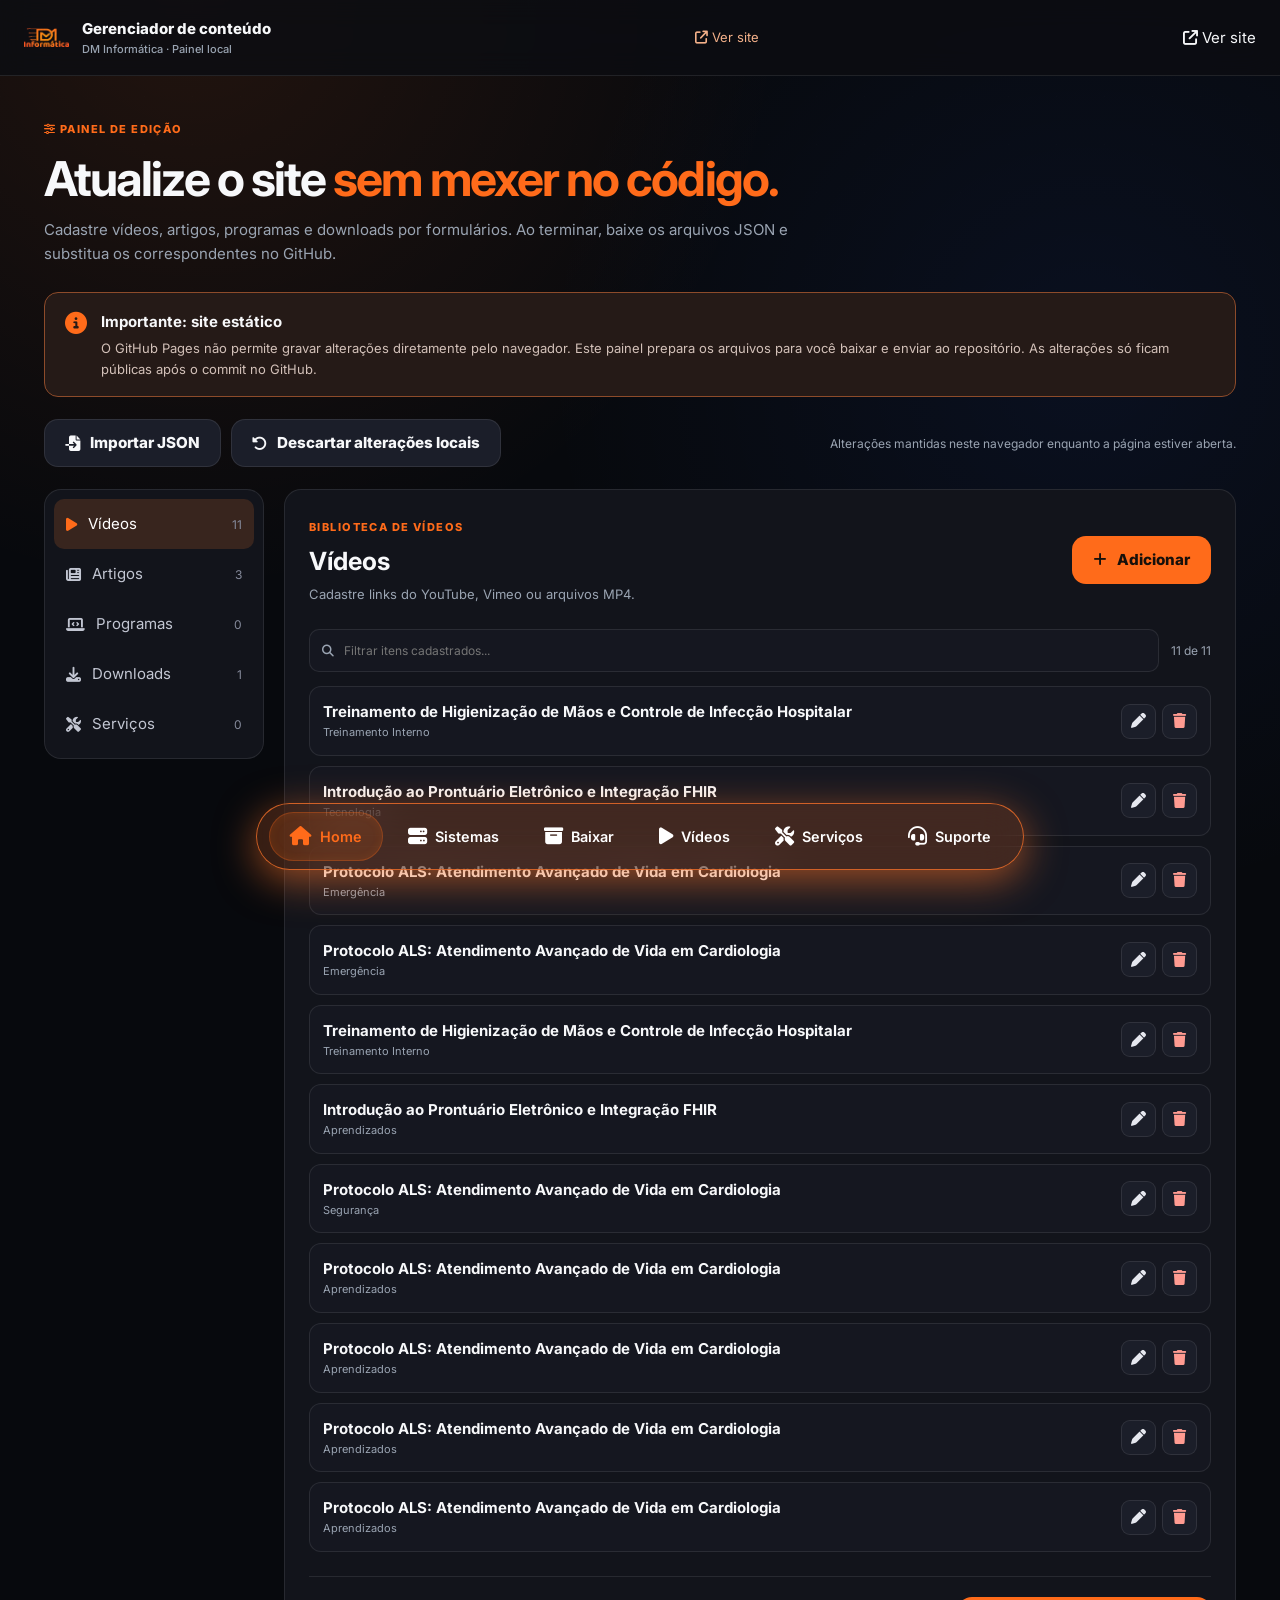
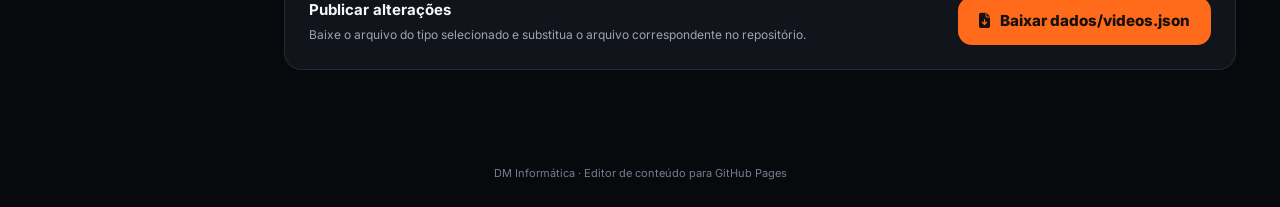
==== commit 20ad35f5: "Atualizar o admin.html" ====
--- a/admin.html
+++ b/admin.html
@@ -29,7 +29,7 @@
 </nav>
 <header class="topbar"><a class="brand" href="index.html"><img src="img/logo.png" alt="DM Informática"><span>Gerenciador de conteúdo<small>DM Informática · Painel local</small></span></a><a class="back" href="index.html"><i class="fa-solid fa-arrow-up-right-from-square"></i> Ver site</a>
 
-<a class="back" href="index.html"><i class="fa-solid fa-arrow-up-right-from-square"></i> Ver site</a>
+<a href="index.html"><i class="fa-solid fa-arrow-up-right-from-square"></i> Ver site</a>
 
 </header>
 <main class="wrap"><section class="intro"><span class="eyebrow"><i class="fa-solid fa-sliders"></i> PAINEL DE EDIÇÃO</span><h1>Atualize o site <em>sem mexer no código.</em></h1><p>Cadastre vídeos, artigos, programas e downloads por formulários. Ao terminar, baixe os arquivos JSON e substitua os correspondentes no GitHub.</p></section>
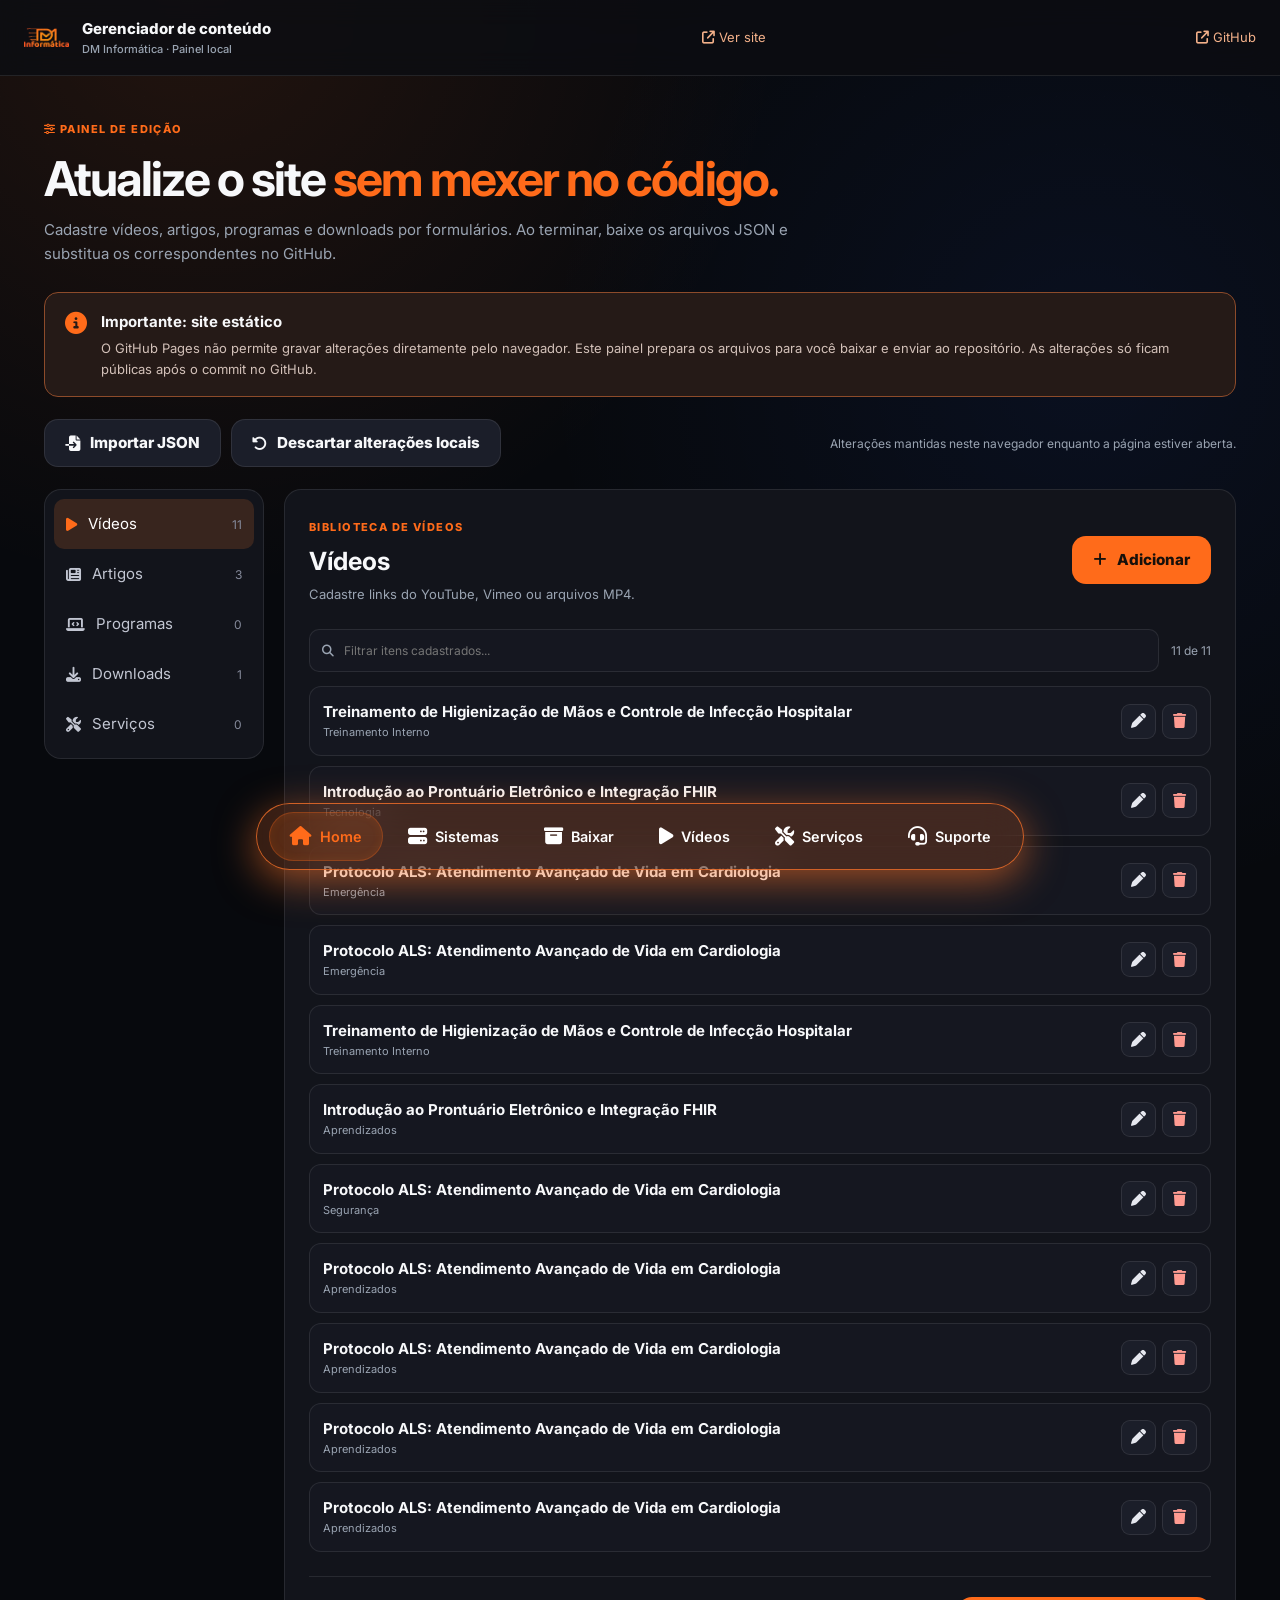
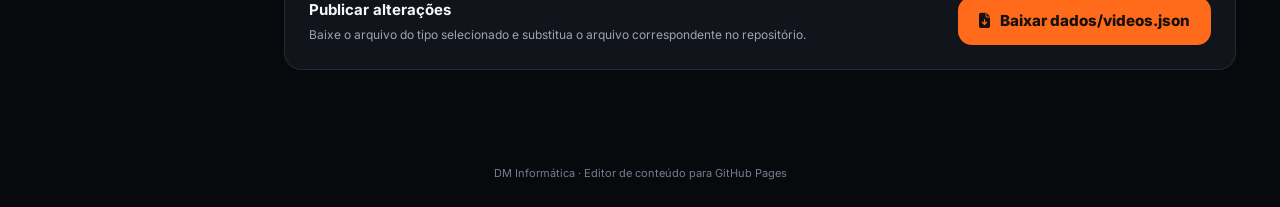
==== commit 4998fb06: "Atualizar o admin.html" ====
--- a/admin.html
+++ b/admin.html
@@ -29,7 +29,7 @@
 </nav>
 <header class="topbar"><a class="brand" href="index.html"><img src="img/logo.png" alt="DM Informática"><span>Gerenciador de conteúdo<small>DM Informática · Painel local</small></span></a><a class="back" href="index.html"><i class="fa-solid fa-arrow-up-right-from-square"></i> Ver site</a>
 
-<a href="index.html"><i class="fa-solid fa-arrow-up-right-from-square"></i> Ver site</a>
+<a class="back"  href="https://github.com/DougDiasInfo/teste_site/tree/main"><i class="fa-solid fa-arrow-up-right-from-square"></i> GitHub</a>
 
 </header>
 <main class="wrap"><section class="intro"><span class="eyebrow"><i class="fa-solid fa-sliders"></i> PAINEL DE EDIÇÃO</span><h1>Atualize o site <em>sem mexer no código.</em></h1><p>Cadastre vídeos, artigos, programas e downloads por formulários. Ao terminar, baixe os arquivos JSON e substitua os correspondentes no GitHub.</p></section>
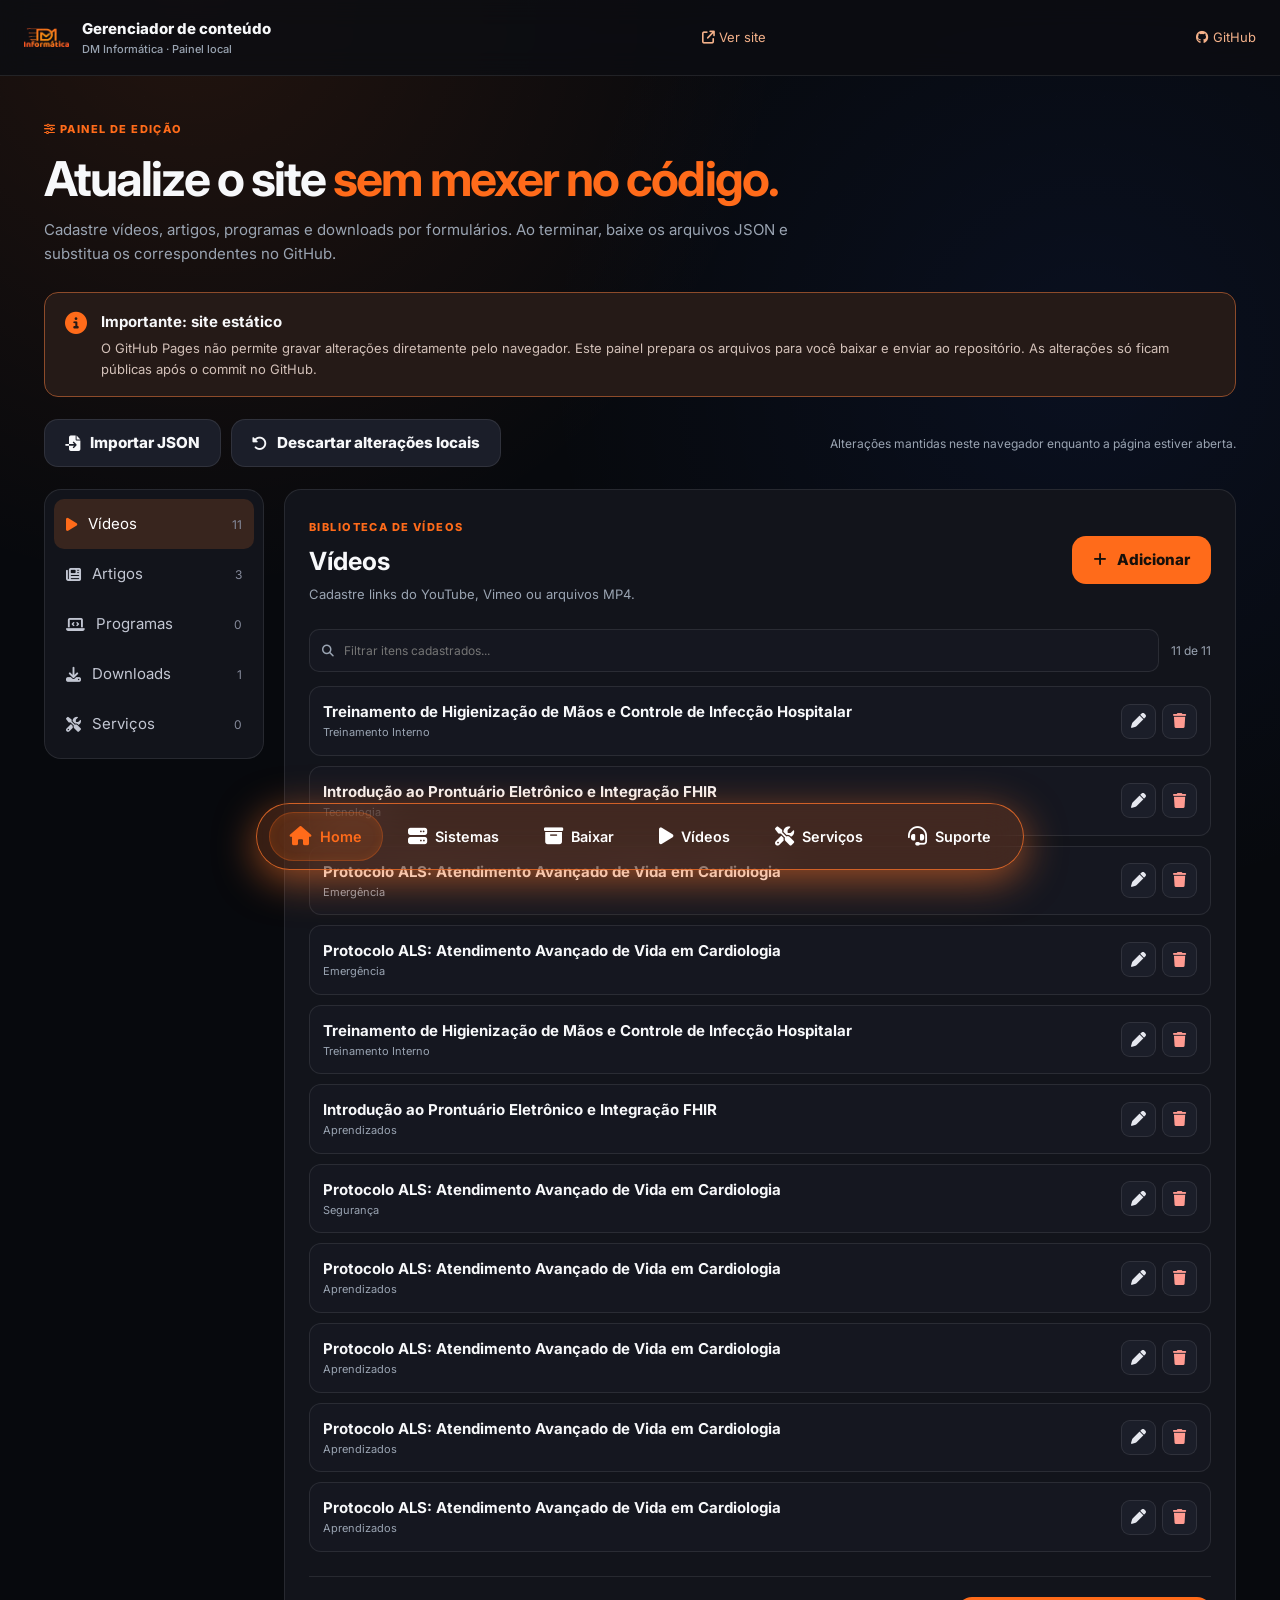
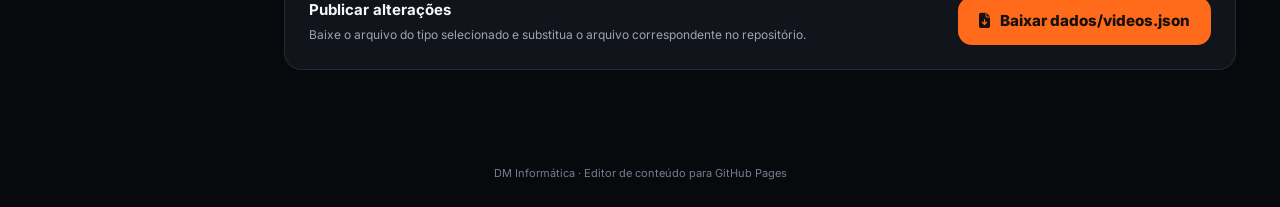
==== commit 12c0f8e6: "Update admin.html" ====
--- a/admin.html
+++ b/admin.html
@@ -27,9 +27,22 @@
         <span class="dock-text">Suporte</span>
     </a>
 </nav>
-<header class="topbar"><a class="brand" href="index.html"><img src="img/logo.png" alt="DM Informática"><span>Gerenciador de conteúdo<small>DM Informática · Painel local</small></span></a><a class="back" href="index.html"><i class="fa-solid fa-arrow-up-right-from-square"></i> Ver site</a>
+<header 
+	class="topbar">
+	<a class="brand" href="index.html">
+		<img src="img/logo.png" alt="DM Informática">
+			<span>Gerenciador de conteúdo<small>DM Informática · Painel local</small></span></a>
+	<a class="back" href="index.html"
+   target="_blank" 
+   rel="noopener noreferrer">
+		<i class="fa-solid fa-arrow-up-right-from-square"></i> Ver site</a>
 
-<a class="back"  href="https://github.com/DougDiasInfo/teste_site/tree/main"><i class="fa-solid fa-arrow-up-right-from-square"></i> GitHub</a>
+<a class="back" 
+   href="https://github.com/DougDiasInfo/teste_site/tree/main" 
+   target="_blank" 
+   rel="noopener noreferrer">
+  <i class="fa-brands fa-github"></i> GitHub
+</a>
 
 </header>
 <main class="wrap"><section class="intro"><span class="eyebrow"><i class="fa-solid fa-sliders"></i> PAINEL DE EDIÇÃO</span><h1>Atualize o site <em>sem mexer no código.</em></h1><p>Cadastre vídeos, artigos, programas e downloads por formulários. Ao terminar, baixe os arquivos JSON e substitua os correspondentes no GitHub.</p></section>
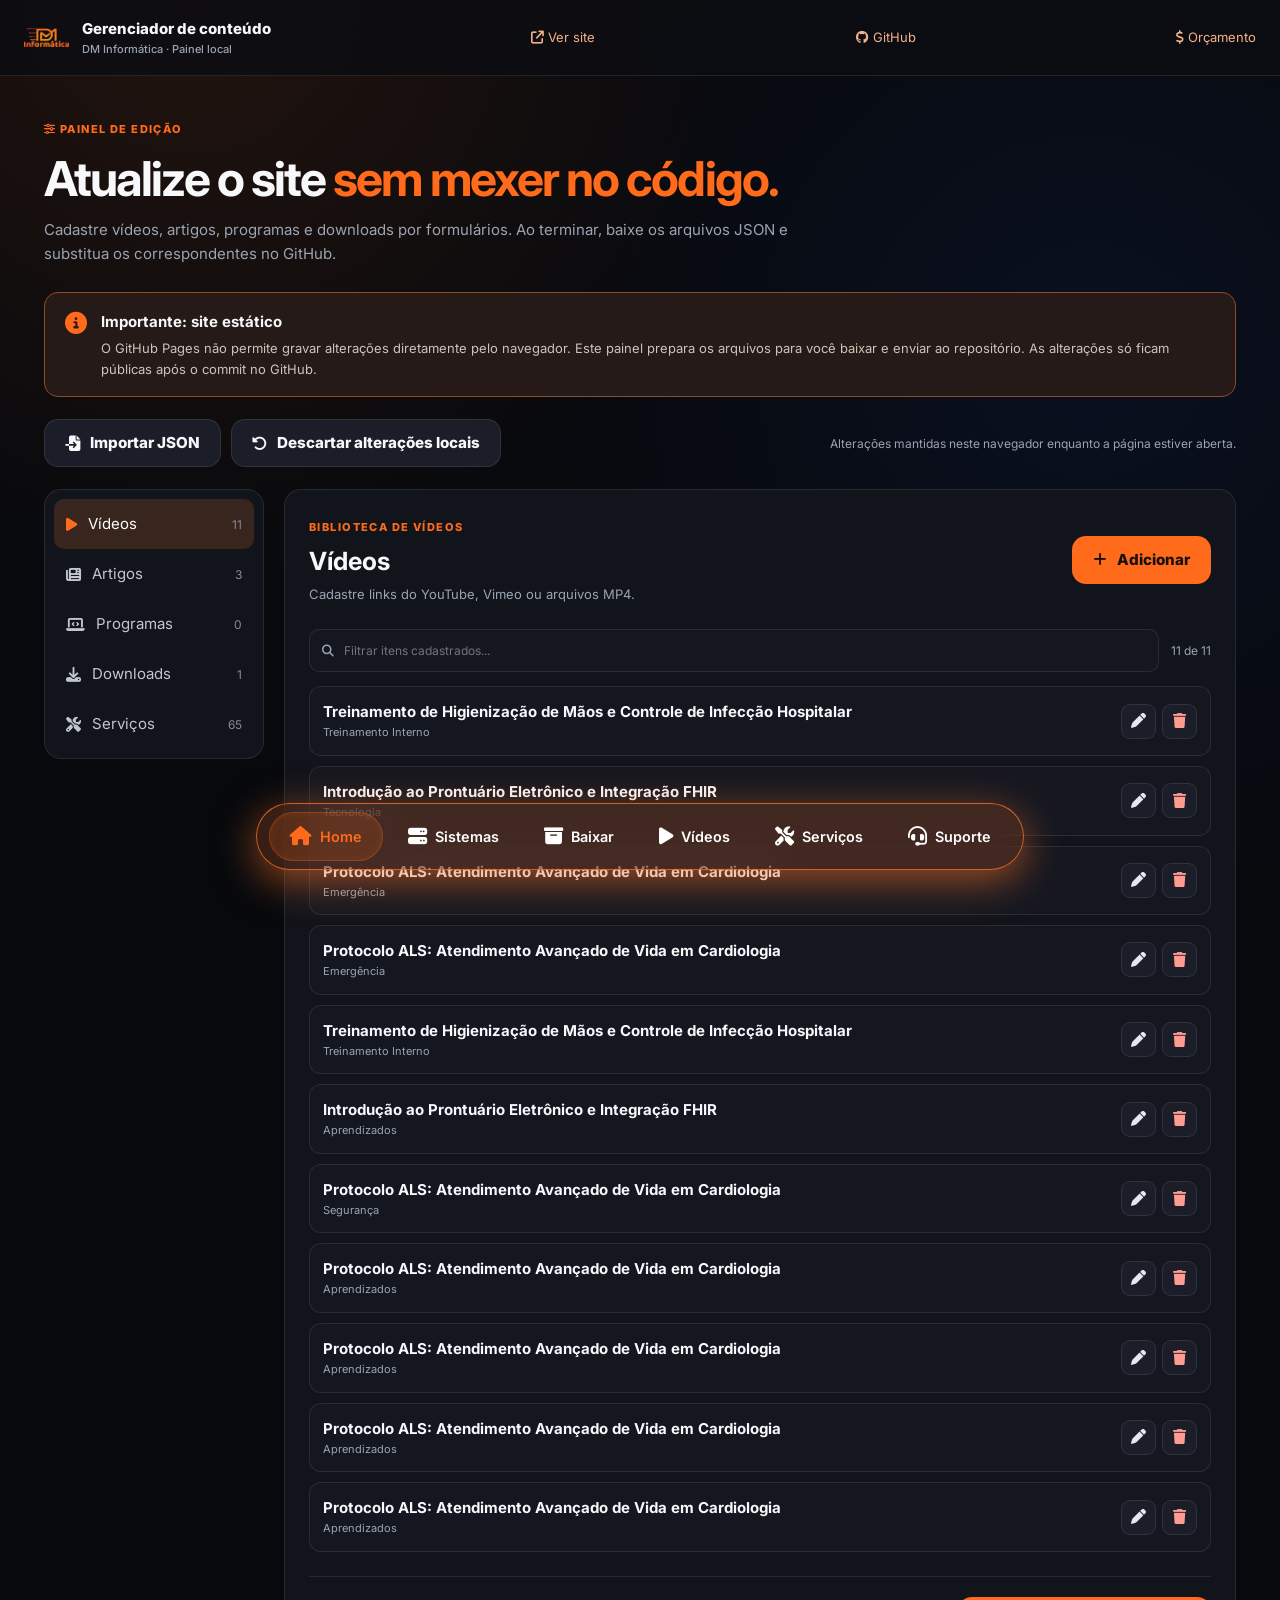
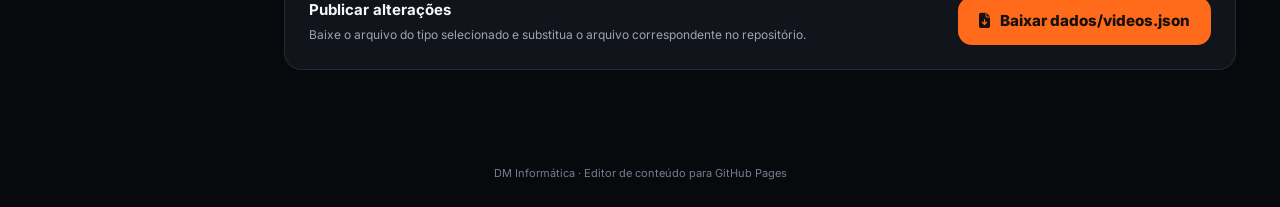
==== commit 7e5e25c6: "Update admin.html" ====
--- a/admin.html
+++ b/admin.html
@@ -44,6 +44,13 @@
   <i class="fa-brands fa-github"></i> GitHub
 </a>
 
+<a class="back" 
+   href="orcamento.html" 
+   target="_blank" 
+   rel="noopener noreferrer">
+  <i class="fa-solid fa-dollar-sign"></i> Orçamento
+</a>
+
 </header>
 <main class="wrap"><section class="intro"><span class="eyebrow"><i class="fa-solid fa-sliders"></i> PAINEL DE EDIÇÃO</span><h1>Atualize o site <em>sem mexer no código.</em></h1><p>Cadastre vídeos, artigos, programas e downloads por formulários. Ao terminar, baixe os arquivos JSON e substitua os correspondentes no GitHub.</p></section>
 <div class="notice"><i class="fa-solid fa-circle-info"></i><div><b>Importante: site estático</b><p>O GitHub Pages não permite gravar alterações diretamente pelo navegador. Este painel prepara os arquivos para você baixar e enviar ao repositório. As alterações só ficam públicas após o commit no GitHub.</p></div></div>
